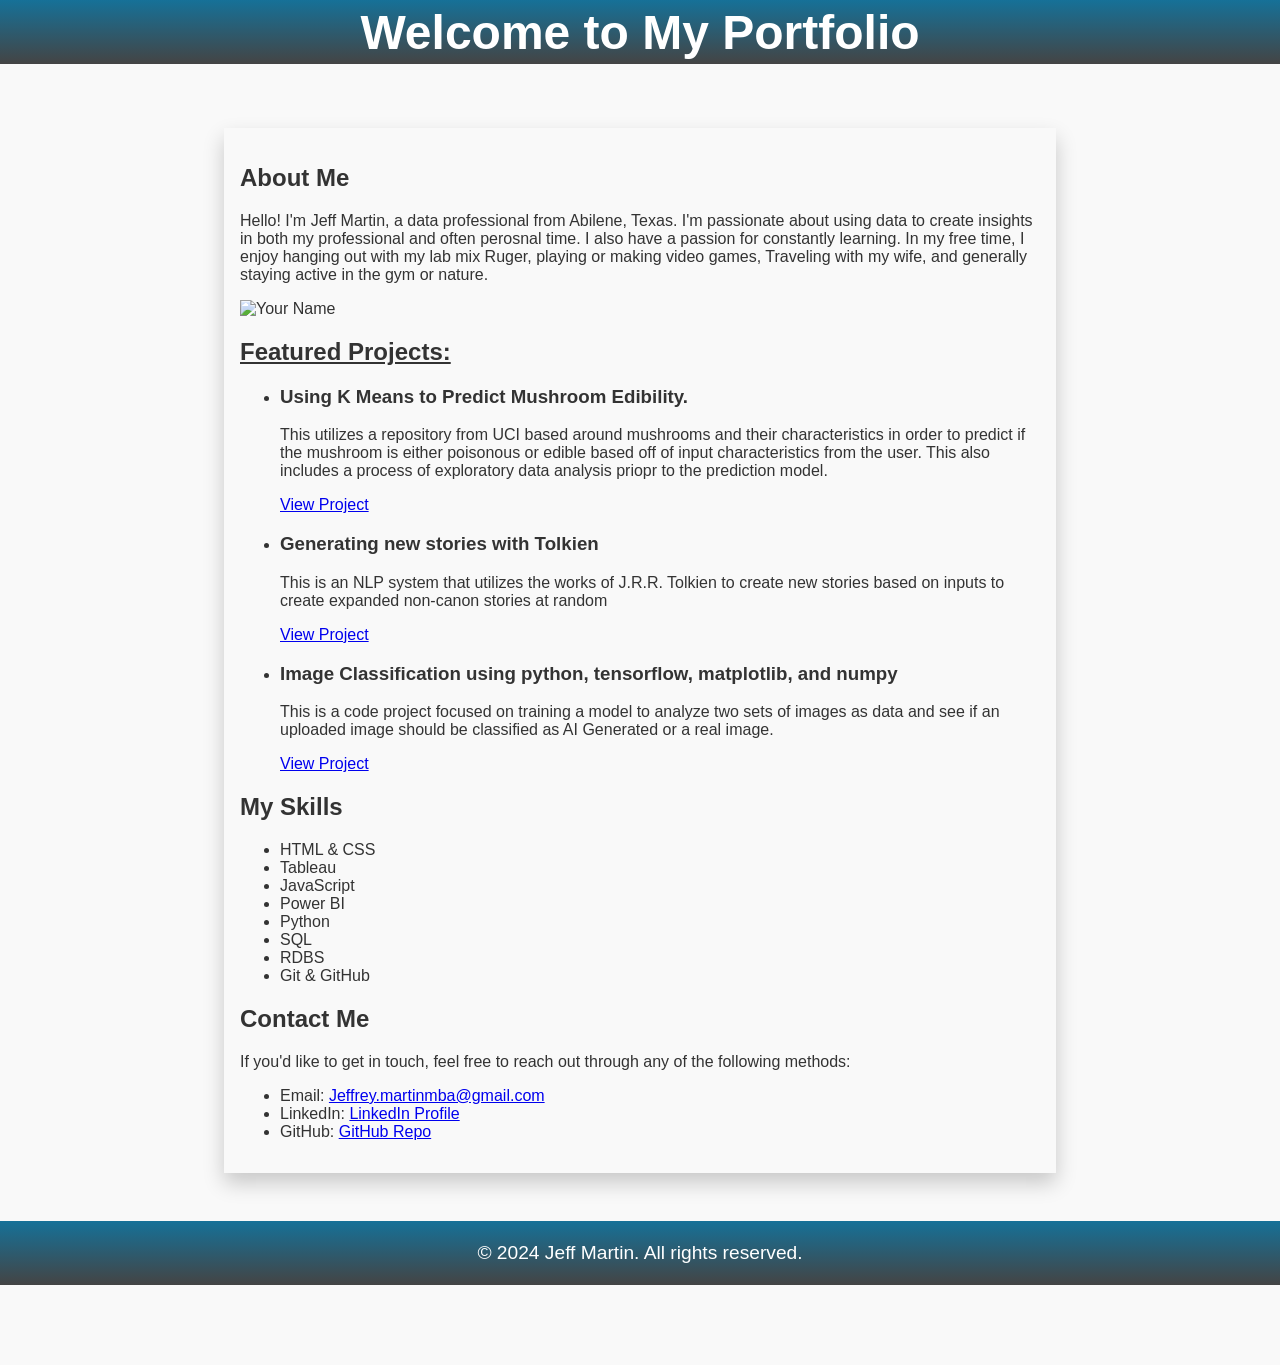
==== index.html @ fede40c8 "Update index.html" ====
<!DOCTYPE html>
<html lang="en">
<head>
    <meta charset="UTF-8">
    <meta name="viewport" content="width=device-width, initial-scale=1.0">
    <title>My Portfolio</title>
    <link rel="stylesheet" href="style.css"> 
</head>
<body>
    <header>
        <h1 align="center">Welcome to My Portfolio</h1>
    </header>
</body>
</html><!DOCTYPE html>
<html lang="en">
<head>
    <meta charset="UTF-8">
    <meta name="viewport" content="width=device-width, initial-scale=1.0">
    <meta http-equiv="X-UA-Compatible" content="ie=edge">
    <title>Your Name - Portfolio</title>
    <link rel="stylesheet" href="styles.css"> <!-- Link to your CSS file -->
</head>
<body>
    <main>
        <section id="about">
            <h2>About Me</h2>
            <p>Hello! I'm Jeff Martin, a data professional from Abilene, Texas. I'm passionate about using data to create insights in both my professional and often perosnal time. I also have a passion for constantly learning. 
                In my free time, I enjoy hanging out with my lab mix Ruger, playing or making video games, Traveling with my wife, and generally staying active in the gym or nature.</p>
                <img src="https://raw.githubusercontent.com/Jmartin524/Jmartin524.github.io/blob/gh-pages/jeff%20sloth.jpg" alt="Your Name" style="width: 250px; height: auto;" />
        </section>


        <section id="projects">
            <h2 style="text-decoration: underline;">Featured Projects:</h2>
            <ul>
                <li>
                    <h3>Using K Means to Predict Mushroom Edibility.</h3>
                    <p>This utilizes a repository from UCI based around mushrooms and their characteristics in order to predict if the mushroom is either poisonous or edible based off of input characteristics from the user. This also includes a process of exploratory data analysis priopr to the prediction model.</p>
                    <a href="https://www.kaggle.com/code/jeffmartinmba/k-nearest-neighbor-mushroom-edibility" target="_blank">View Project</a>
                </li>
                <li>
                    <h3>Generating new stories with Tolkien</h3>
                    <p>This is an NLP system that utilizes the works of J.R.R. Tolkien to create new stories based on inputs to create expanded non-canon stories at random</p>
                    <a href="https://www.kaggle.com/code/jeffmartinmba/story-generator-based-on-tolkien" target="_blank">View Project</a>
                </li>
                <li>
                    <h3>Image Classification using python, tensorflow, matplotlib, and numpy</h3>
                    <p>This is a code project focused on training a model to analyze two sets of images as data and see if an uploaded image should be classified as AI Generated or a real image.</p>
                    <a href="https://www.kaggle.com/code/jeffmartinmba/ai-image-identification-model" target="_blank">View Project</a>
                </li>
            </ul>
        </section>

        <section id="skills">
            <h2>My Skills</h2>
            <ul>
                <li>HTML & CSS</li> <li>Tableau</li>
                <li>JavaScript</li> <li>Power BI</li>
                <li>Python</li> 
                <li>SQL</li>
                <li>RDBS</li>
                <li>Git & GitHub</li>
                <!-- Add other skills as needed -->
            </ul>
        </section>

        <section id="contact">
            <h2>Contact Me</h2>
            <p>If you'd like to get in touch, feel free to reach out through any of the following methods:</p>
            <ul>
                <li>Email: <a href="mailto:jeffrey.martinmba@gmail.com">Jeffrey.martinmba@gmail.com</a></li>
                <li>LinkedIn: <a href="https://www.linkedin.com/in/jeffrey-martin-mba-4216005b/" target="https://www.linkedin.com/in/jeffrey-martin-mba-4216005b/">LinkedIn Profile</a></li>
                <li>GitHub: <a href="https://github.com/Jmartin524" target="https://github.com/Jmartin524">GitHub Repo</a></li>
            </ul>
        </section>
    </main>

    <footer>
        <p>&copy; 2024 Jeff Martin. All rights reserved.</p>
    </footer>
</body>
</html>
---- style.css ----
body {
    font-family: Arial, sans-serif;
    margin: 0;
    padding: 0;
    background-color: #f9f9f9; /* Light gray background */
    color: #333; /* Dark text color */
}

header {
    position: relative;
    background-image: linear-gradient(to bottom, #167198, #444);
    height: 4rem; /* Adjust the header height to your liking */
    display: flex;
    justify-content: center;
    align-items: center;
    font-size: 1.5rem;
    color: #fff;
}

nav ul {
    list-style: none;
    margin: 0;
    padding: 0;
    display: flex;
    justify-content: space-between;
}

nav ul li {
    margin-right: 2rem; /* Adjust the margin between menu items */
}

nav ul li a {
    text-decoration: none;
    color: #fff;
    transition: all 0.3s ease-in-out;
}

nav ul li a:hover {
    background-color: rgba(255, 255, 255, 0.2);
    border-radius: 5px;
    box-shadow: 0 0 10px rgba(0, 0, 0, 0.2);
}

main {
    padding: 1rem;
    max-width: 800px; /* Adjust the maximum width of the main content */
    margin: 0 auto;
    background-color: #f9f9f9; /* Light gray background */
    box-shadow: 0 10px 20px rgba(0, 0, 0, 0.2);
}

footer {
    background-image: linear-gradient(to bottom, #167198, #444);
    height: 4rem; /* Adjust the footer height to your liking */
    display: flex;
    justify-content: center;
    align-items: center;
    font-size: 1.2rem;
    color: #fff;
}

/* Add some spacing between elements for better readability */
body {
    margin-bottom: 5rem;
}

header {
    margin-bottom: 4rem;
}

main {
    margin-top: 4rem;
}

footer {
    margin-top: 3rem;
}
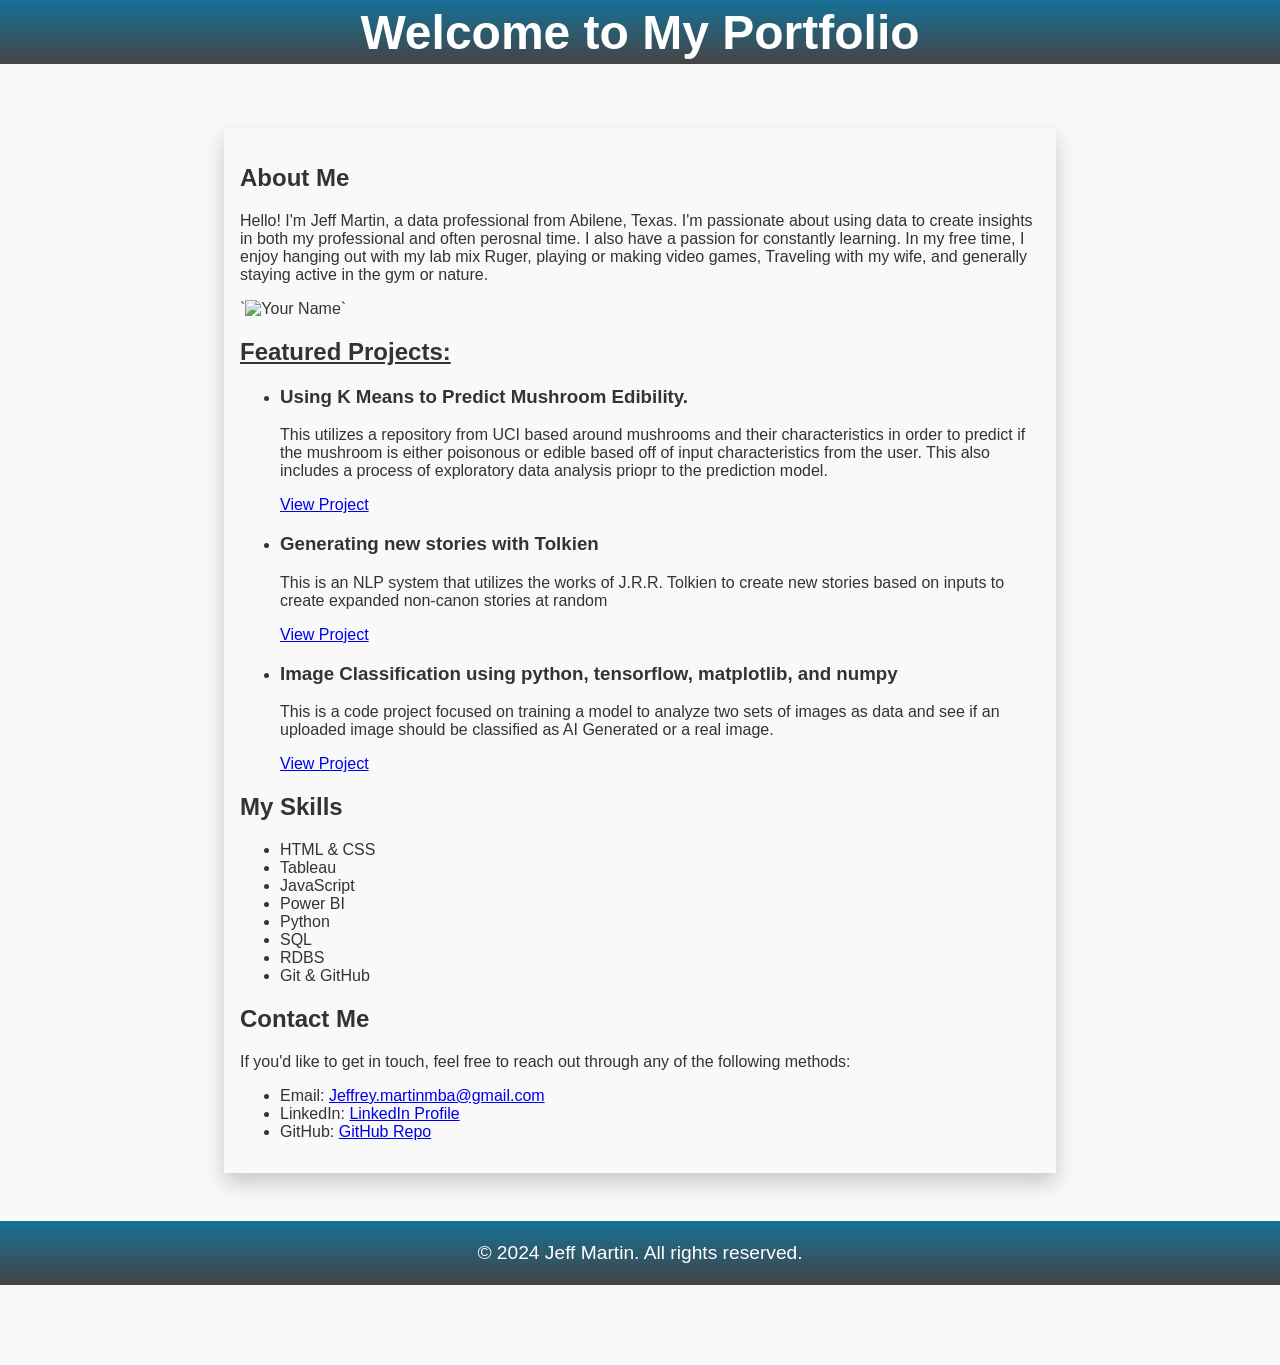
==== commit 57d97e75: "Update index.html" ====
--- a/index.html
+++ b/index.html
@@ -26,7 +26,8 @@
             <h2>About Me</h2>
             <p>Hello! I'm Jeff Martin, a data professional from Abilene, Texas. I'm passionate about using data to create insights in both my professional and often perosnal time. I also have a passion for constantly learning. 
                 In my free time, I enjoy hanging out with my lab mix Ruger, playing or making video games, Traveling with my wife, and generally staying active in the gym or nature.</p>
-                <img src="https://raw.githubusercontent.com/Jmartin524/Jmartin524.github.io/blob/gh-pages/jeff%20sloth.jpg" alt="Your Name" style="width: 250px; height: auto;" />
+                `<img src="https://raw.githubusercontent.com/Jmartin524/Jmartin524.github.io/master/jeff%20sloth.jpg" alt="Your Name" style="width: 250px; height: auto;" />`
+
         </section>
 
 
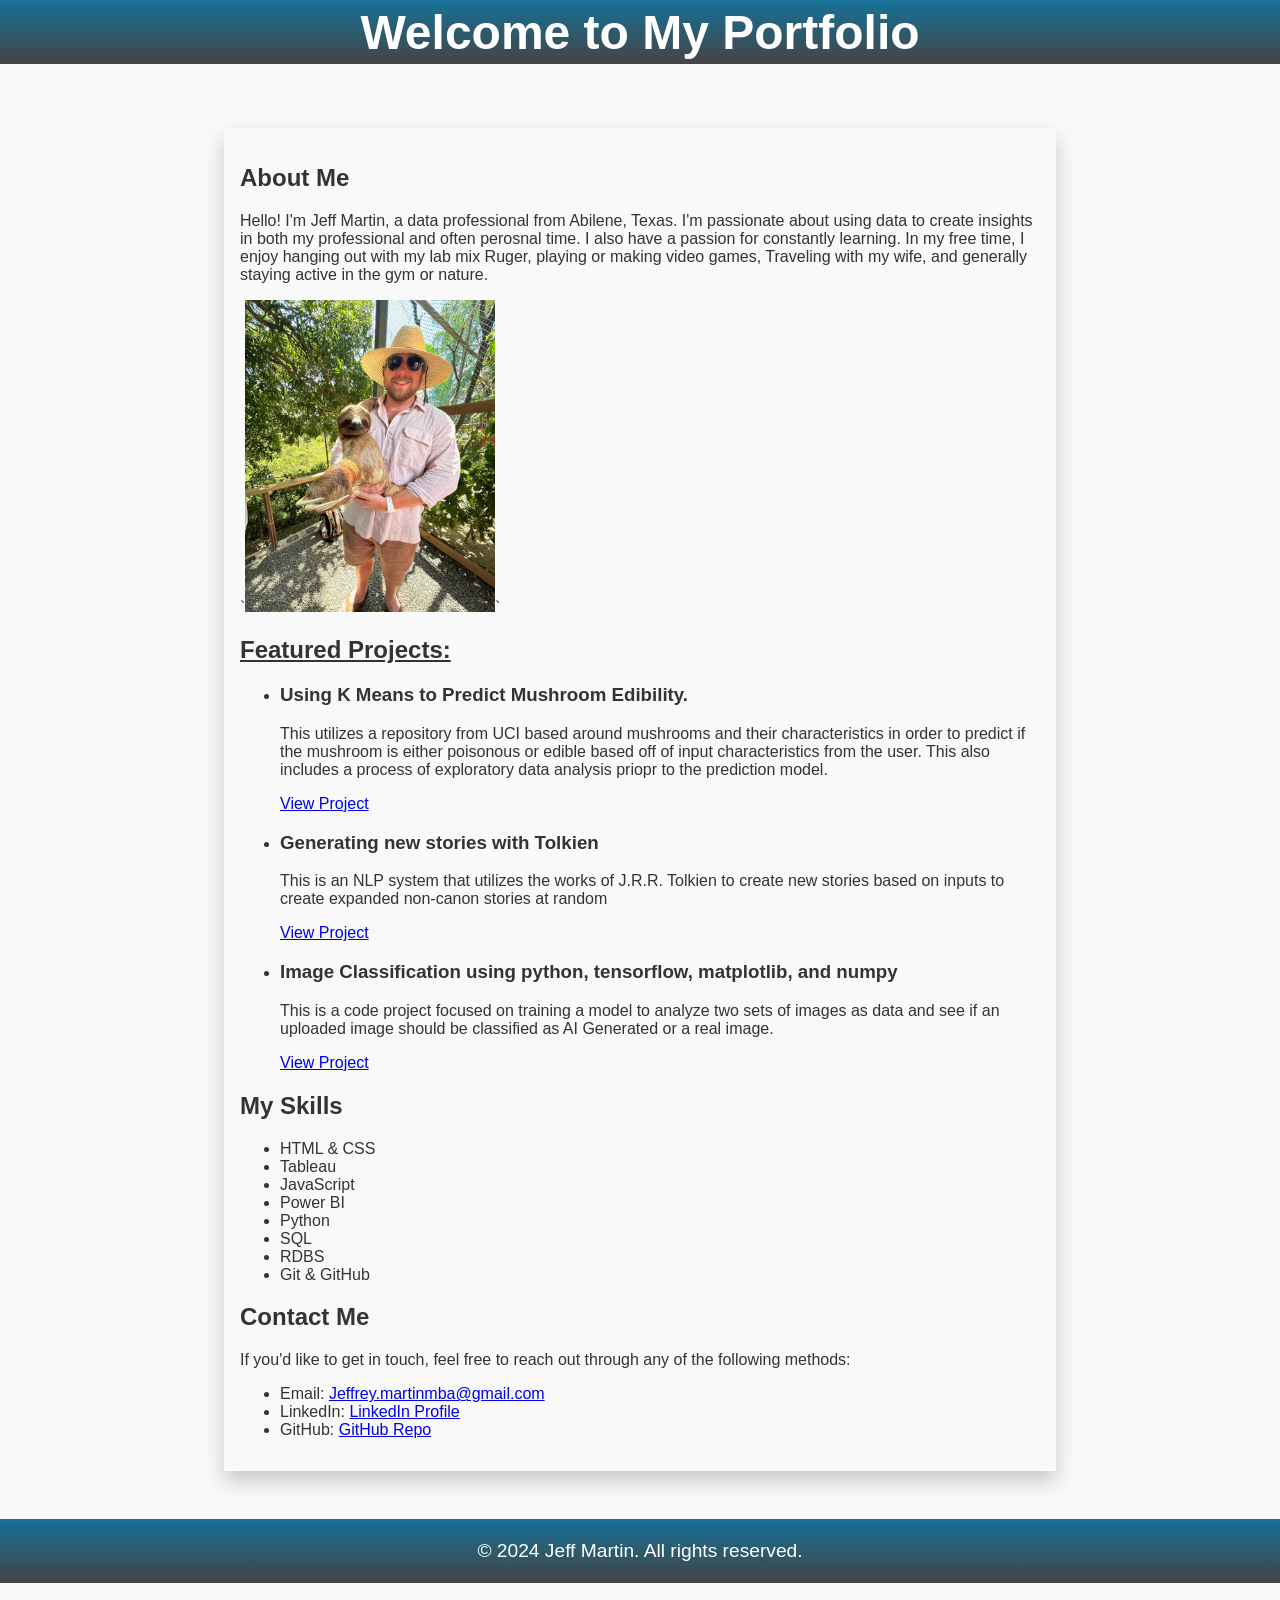
==== commit 5c1ff292: "Update index.html" ====
--- a/index.html
+++ b/index.html
@@ -26,7 +26,7 @@
             <h2>About Me</h2>
             <p>Hello! I'm Jeff Martin, a data professional from Abilene, Texas. I'm passionate about using data to create insights in both my professional and often perosnal time. I also have a passion for constantly learning. 
                 In my free time, I enjoy hanging out with my lab mix Ruger, playing or making video games, Traveling with my wife, and generally staying active in the gym or nature.</p>
-                `<img src="https://raw.githubusercontent.com/Jmartin524/Jmartin524.github.io/master/jeff%20sloth.jpg" alt="Your Name" style="width: 250px; height: auto;" />`
+                `<img src="jeff sloth.jpg" alt="Your Name" style="width: 250px; height: auto;" />`
 
         </section>
 
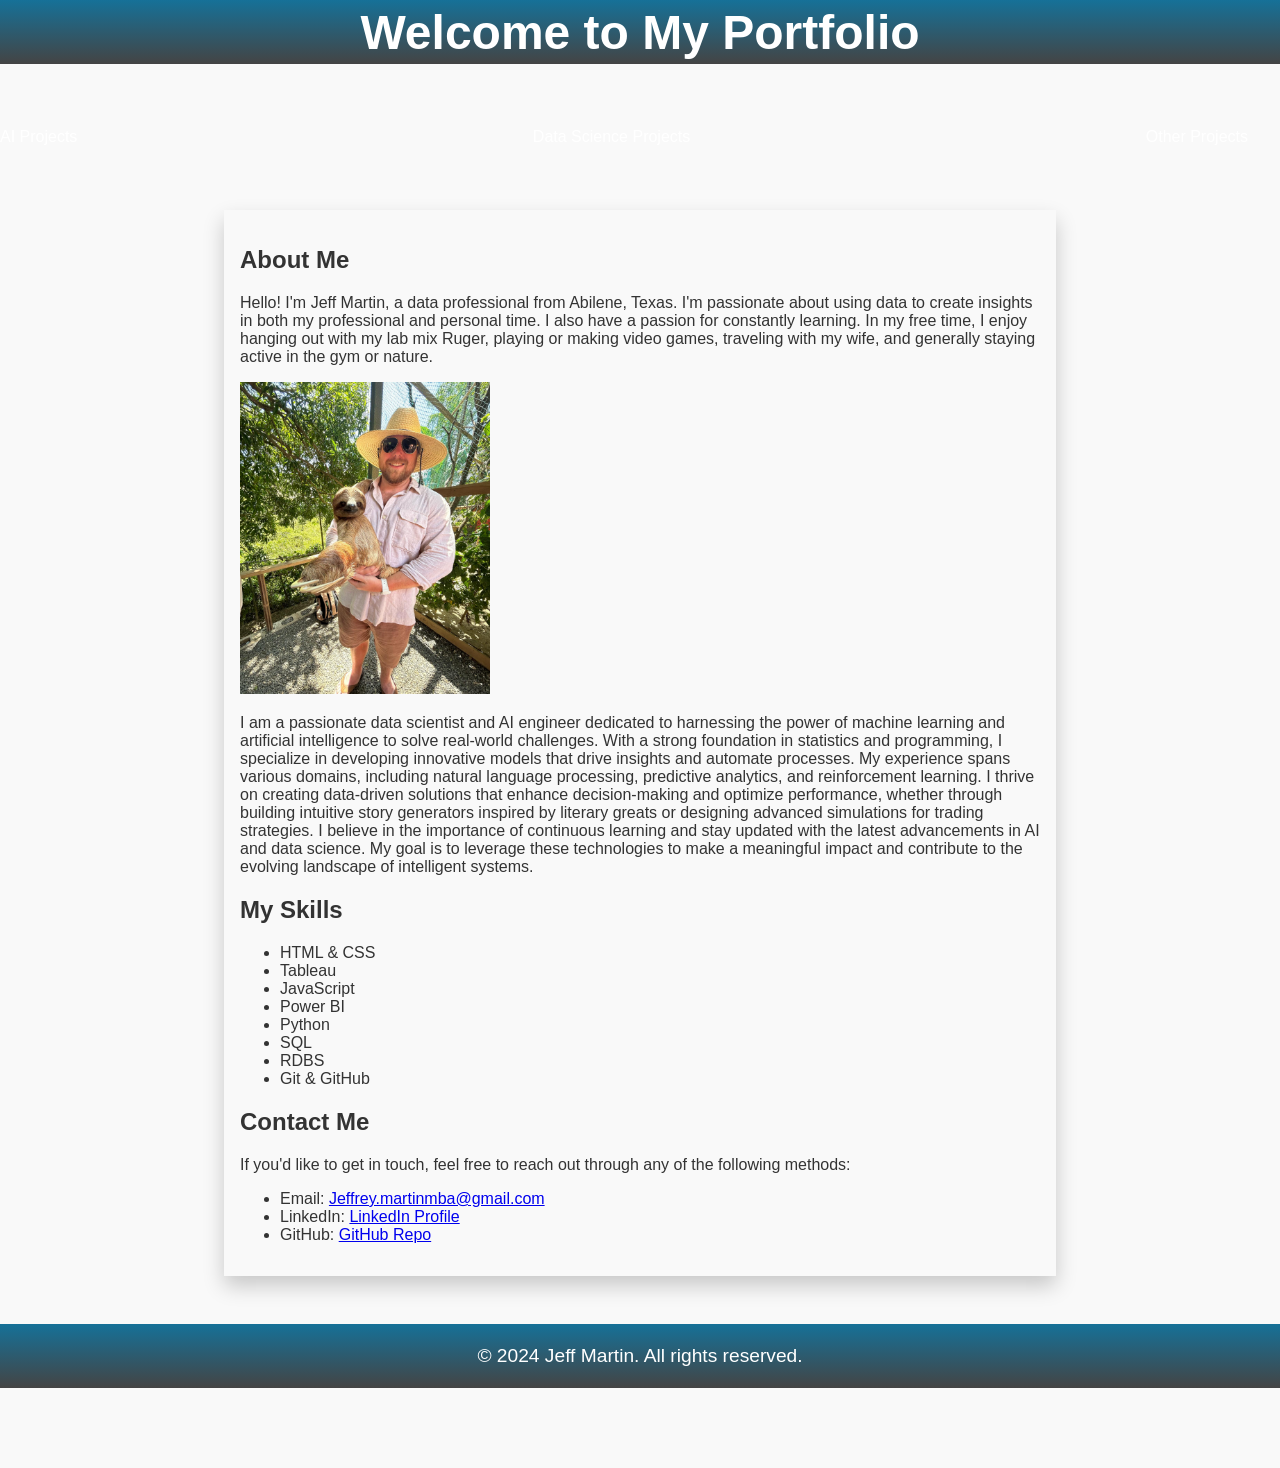
==== commit 941628e2: "Update index.html" ====
--- a/index.html
+++ b/index.html
@@ -8,74 +8,54 @@
 </head>
 <body>
     <header>
-        <h1 align="center">Welcome to My Portfolio</h1>
+        <h1>Welcome to My Portfolio</h1>
     </header>
-</body>
-</html><!DOCTYPE html>
-<html lang="en">
-<head>
-    <meta charset="UTF-8">
-    <meta name="viewport" content="width=device-width, initial-scale=1.0">
-    <meta http-equiv="X-UA-Compatible" content="ie=edge">
-    <title>Your Name - Portfolio</title>
-    <link rel="stylesheet" href="styles.css"> <!-- Link to your CSS file -->
-</head>
-<body>
-    <main>
-        <section id="about">
-            <h2>About Me</h2>
-            <p>Hello! I'm Jeff Martin, a data professional from Abilene, Texas. I'm passionate about using data to create insights in both my professional and often perosnal time. I also have a passion for constantly learning. 
-                In my free time, I enjoy hanging out with my lab mix Ruger, playing or making video games, Traveling with my wife, and generally staying active in the gym or nature.</p>
-                `<img src="jeff sloth.jpg" alt="Your Name" style="width: 250px; height: auto;" />`
+    <div class="container">
+        <aside class="sidebar">
+            <nav>
+                <ul>
+                    <li><a href="ai_projects.html">AI Projects</a></li>
+                    <li><a href="data_projects.html">Data Science Projects</a></li>
+                    <li><a href="other_projects.html">Other Projects</a></li>
+                </ul>
+            </nav>
+        </aside>
+        <main class="main-content">
+            <section id="about">
+                <h2>About Me</h2>
+                <p>Hello! I'm Jeff Martin, a data professional from Abilene, Texas. I'm passionate about using data to create insights in both my professional and personal time. I also have a passion for constantly learning. 
+                In my free time, I enjoy hanging out with my lab mix Ruger, playing or making video games, traveling with my wife, and generally staying active in the gym or nature.</p>
+                <img src="assets/jeff sloth.jpg" alt="Your Name" style="width: 250px; height: auto;" />
+                <p>I am a passionate data scientist and AI engineer dedicated to harnessing the power of machine learning and artificial intelligence to solve real-world challenges. With a strong foundation in statistics and programming, I specialize in developing innovative models that drive insights and automate processes.
 
-        </section>
+My experience spans various domains, including natural language processing, predictive analytics, and reinforcement learning. I thrive on creating data-driven solutions that enhance decision-making and optimize performance, whether through building intuitive story generators inspired by literary greats or designing advanced simulations for trading strategies.
 
-
-        <section id="projects">
-            <h2 style="text-decoration: underline;">Featured Projects:</h2>
-            <ul>
-                <li>
-                    <h3>Using K Means to Predict Mushroom Edibility.</h3>
-                    <p>This utilizes a repository from UCI based around mushrooms and their characteristics in order to predict if the mushroom is either poisonous or edible based off of input characteristics from the user. This also includes a process of exploratory data analysis priopr to the prediction model.</p>
-                    <a href="https://www.kaggle.com/code/jeffmartinmba/k-nearest-neighbor-mushroom-edibility" target="_blank">View Project</a>
-                </li>
-                <li>
-                    <h3>Generating new stories with Tolkien</h3>
-                    <p>This is an NLP system that utilizes the works of J.R.R. Tolkien to create new stories based on inputs to create expanded non-canon stories at random</p>
-                    <a href="https://www.kaggle.com/code/jeffmartinmba/story-generator-based-on-tolkien" target="_blank">View Project</a>
-                </li>
-                <li>
-                    <h3>Image Classification using python, tensorflow, matplotlib, and numpy</h3>
-                    <p>This is a code project focused on training a model to analyze two sets of images as data and see if an uploaded image should be classified as AI Generated or a real image.</p>
-                    <a href="https://www.kaggle.com/code/jeffmartinmba/ai-image-identification-model" target="_blank">View Project</a>
-                </li>
-            </ul>
-        </section>
-
-        <section id="skills">
-            <h2>My Skills</h2>
-            <ul>
-                <li>HTML & CSS</li> <li>Tableau</li>
-                <li>JavaScript</li> <li>Power BI</li>
-                <li>Python</li> 
-                <li>SQL</li>
-                <li>RDBS</li>
-                <li>Git & GitHub</li>
-                <!-- Add other skills as needed -->
-            </ul>
-        </section>
-
-        <section id="contact">
-            <h2>Contact Me</h2>
-            <p>If you'd like to get in touch, feel free to reach out through any of the following methods:</p>
-            <ul>
-                <li>Email: <a href="mailto:jeffrey.martinmba@gmail.com">Jeffrey.martinmba@gmail.com</a></li>
-                <li>LinkedIn: <a href="https://www.linkedin.com/in/jeffrey-martin-mba-4216005b/" target="https://www.linkedin.com/in/jeffrey-martin-mba-4216005b/">LinkedIn Profile</a></li>
-                <li>GitHub: <a href="https://github.com/Jmartin524" target="https://github.com/Jmartin524">GitHub Repo</a></li>
-            </ul>
-        </section>
-    </main>
-
+I believe in the importance of continuous learning and stay updated with the latest advancements in AI and data science. My goal is to leverage these technologies to make a meaningful impact and contribute to the evolving landscape of intelligent systems.</p>
+            </section>
+            <section id="skills">
+                <h2>My Skills</h2>
+                <ul>
+                    <li>HTML & CSS</li>
+                    <li>Tableau</li>
+                    <li>JavaScript</li>
+                    <li>Power BI</li>
+                    <li>Python</li>
+                    <li>SQL</li>
+                    <li>RDBS</li>
+                    <li>Git & GitHub</li>
+                </ul>
+            </section>
+            <section id="contact">
+                <h2>Contact Me</h2>
+                <p>If you'd like to get in touch, feel free to reach out through any of the following methods:</p>
+                <ul>
+                    <li>Email: <a href="mailto:jeffrey.martinmba@gmail.com">Jeffrey.martinmba@gmail.com</a></li>
+                    <li>LinkedIn: <a href="https://www.linkedin.com/in/jeffrey-martin-mba-4216005b/" target="_blank">LinkedIn Profile</a></li>
+                    <li>GitHub: <a href="https://github.com/Jmartin524" target="_blank">GitHub Repo</a></li>
+                </ul>
+            </section>
+        </main>
+    </div>
     <footer>
         <p>&copy; 2024 Jeff Martin. All rights reserved.</p>
     </footer>
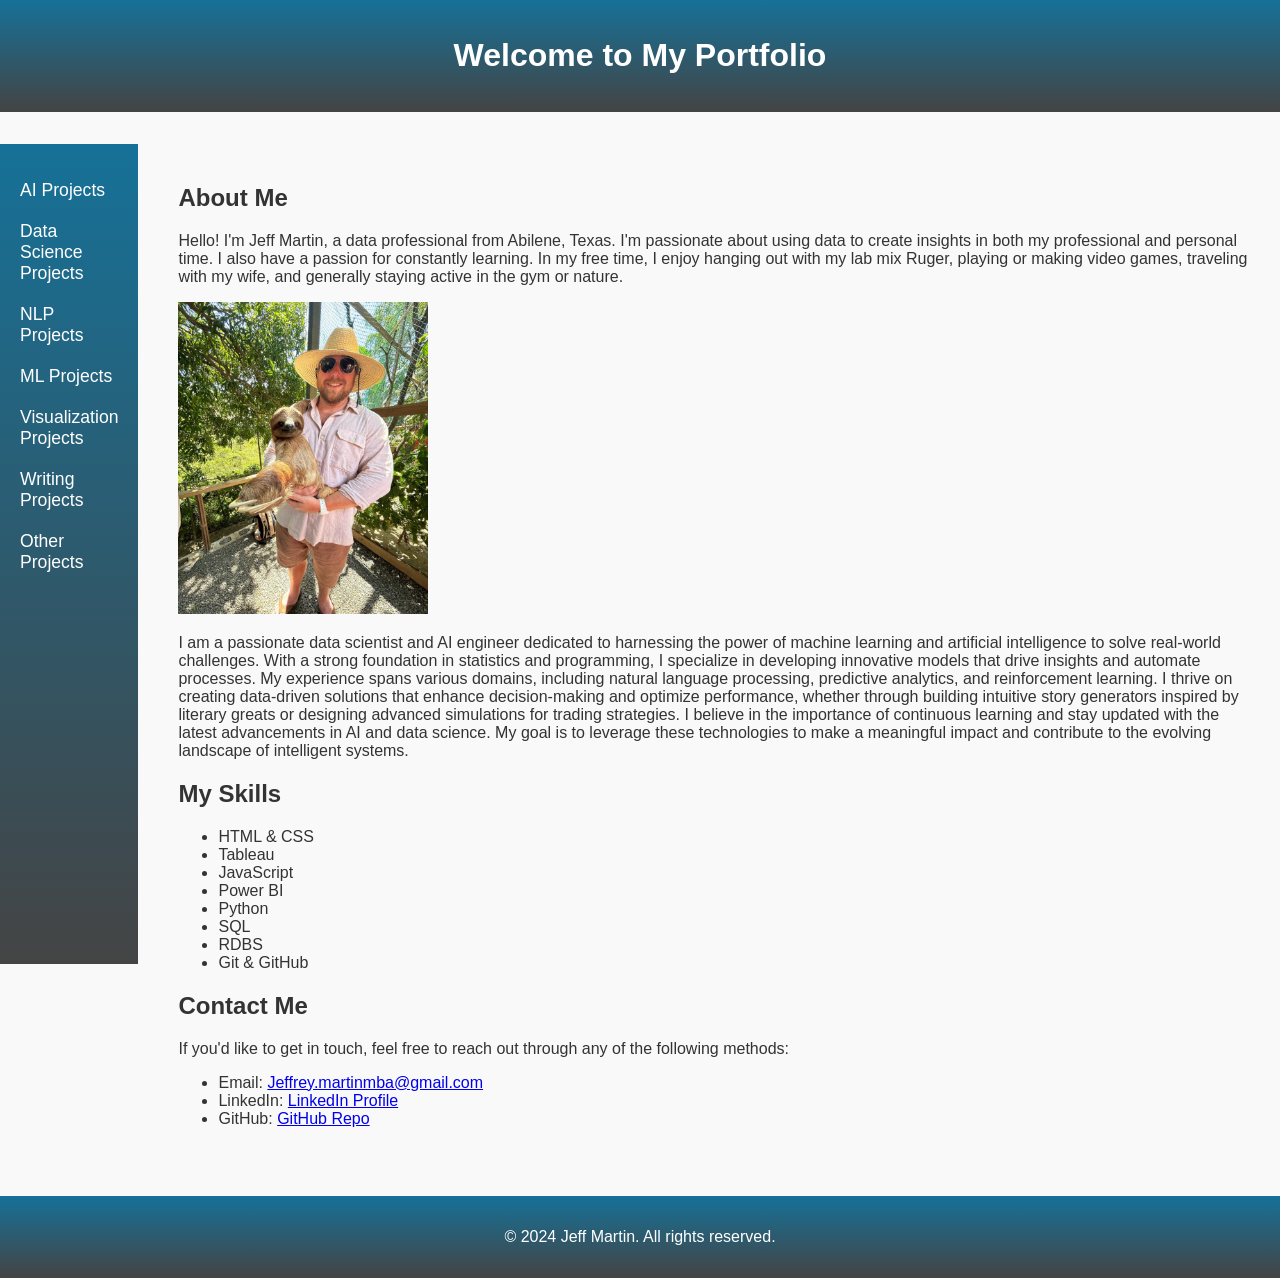
==== commit 3f725a3d: "Add files via upload" ====
--- a/index.html
+++ b/index.html
@@ -16,6 +16,10 @@
                 <ul>
                     <li><a href="ai_projects.html">AI Projects</a></li>
                     <li><a href="data_projects.html">Data Science Projects</a></li>
+                    <li><a href="nlp_projects.html">NLP Projects</a></li>
+                    <li><a href="ml_projects.html">ML Projects</a></li>
+                    <li><a href="viz_projects.html">Visualization Projects</a></li>
+                    <li><a href="writ_projects.html">Writing Projects</a></li>
                     <li><a href="other_projects.html">Other Projects</a></li>
                 </ul>
             </nav>
--- a/style.css
+++ b/style.css
@@ -7,71 +7,59 @@
 }
 
 header {
-    position: relative;
+    text-align: center;
+    margin-bottom: 2rem;
     background-image: linear-gradient(to bottom, #167198, #444);
-    height: 4rem; /* Adjust the header height to your liking */
-    display: flex;
-    justify-content: center;
-    align-items: center;
-    font-size: 1.5rem;
     color: #fff;
+    padding: 1rem;
 }
 
-nav ul {
-    list-style: none;
-    margin: 0;
-    padding: 0;
+.container {
     display: flex;
-    justify-content: space-between;
 }
 
-nav ul li {
-    margin-right: 2rem; /* Adjust the margin between menu items */
+.sidebar {
+    width: 350px; /* Fixed width for sidebar */
+    background-image: linear-gradient(to bottom, #167198, #444); /* Match header gradient */
+    color: white;
+    padding: 20px;
+    box-sizing: border-box;
+    position: sticky; /* Keeps the sidebar in view when scrolling */
+    top: 0;
+    height: calc(100vh - 80px); /* Full height minus header */
 }
 
-nav ul li a {
-    text-decoration: none;
-    color: #fff;
-    transition: all 0.3s ease-in-out;
+.sidebar nav ul {
+    list-style-type: none;
+    padding: 0;
 }
 
-nav ul li a:hover {
-    background-color: rgba(255, 255, 255, 0.2);
-    border-radius: 5px;
-    box-shadow: 0 0 10px rgba(0, 0, 0, 0.2);
+.sidebar nav ul li {
+    margin-bottom: 20px;
 }
 
-main {
-    padding: 1rem;
-    max-width: 800px; /* Adjust the maximum width of the main content */
-    margin: 0 auto;
-    background-color: #f9f9f9; /* Light gray background */
-    box-shadow: 0 10px 20px rgba(0, 0, 0, 0.2);
+.sidebar nav ul li a {
+    color: white;
+    text-decoration: none;
+    font-size: 1.1rem;
+    transition: color 0.3s;
+}
+
+.sidebar nav ul li a:hover {
+    color: #f9f9f9;
+}
+
+.main-content {
+    flex-grow: 1; /* Allow main content to fill remaining space */
+    padding: 20px;
+    margin-left: 20px; /* Keep space for the fixed sidebar */
+    box-sizing: border-box;
 }
 
 footer {
     background-image: linear-gradient(to bottom, #167198, #444);
-    height: 4rem; /* Adjust the footer height to your liking */
-    display: flex;
-    justify-content: center;
-    align-items: center;
-    font-size: 1.2rem;
     color: #fff;
-}
-
-/* Add some spacing between elements for better readability */
-body {
-    margin-bottom: 5rem;
-}
-
-header {
-    margin-bottom: 4rem;
-}
-
-main {
-    margin-top: 4rem;
-}
-
-footer {
-    margin-top: 3rem;
-}
+    text-align: center;
+    padding: 1rem;
+    margin-top: 2rem;
+}
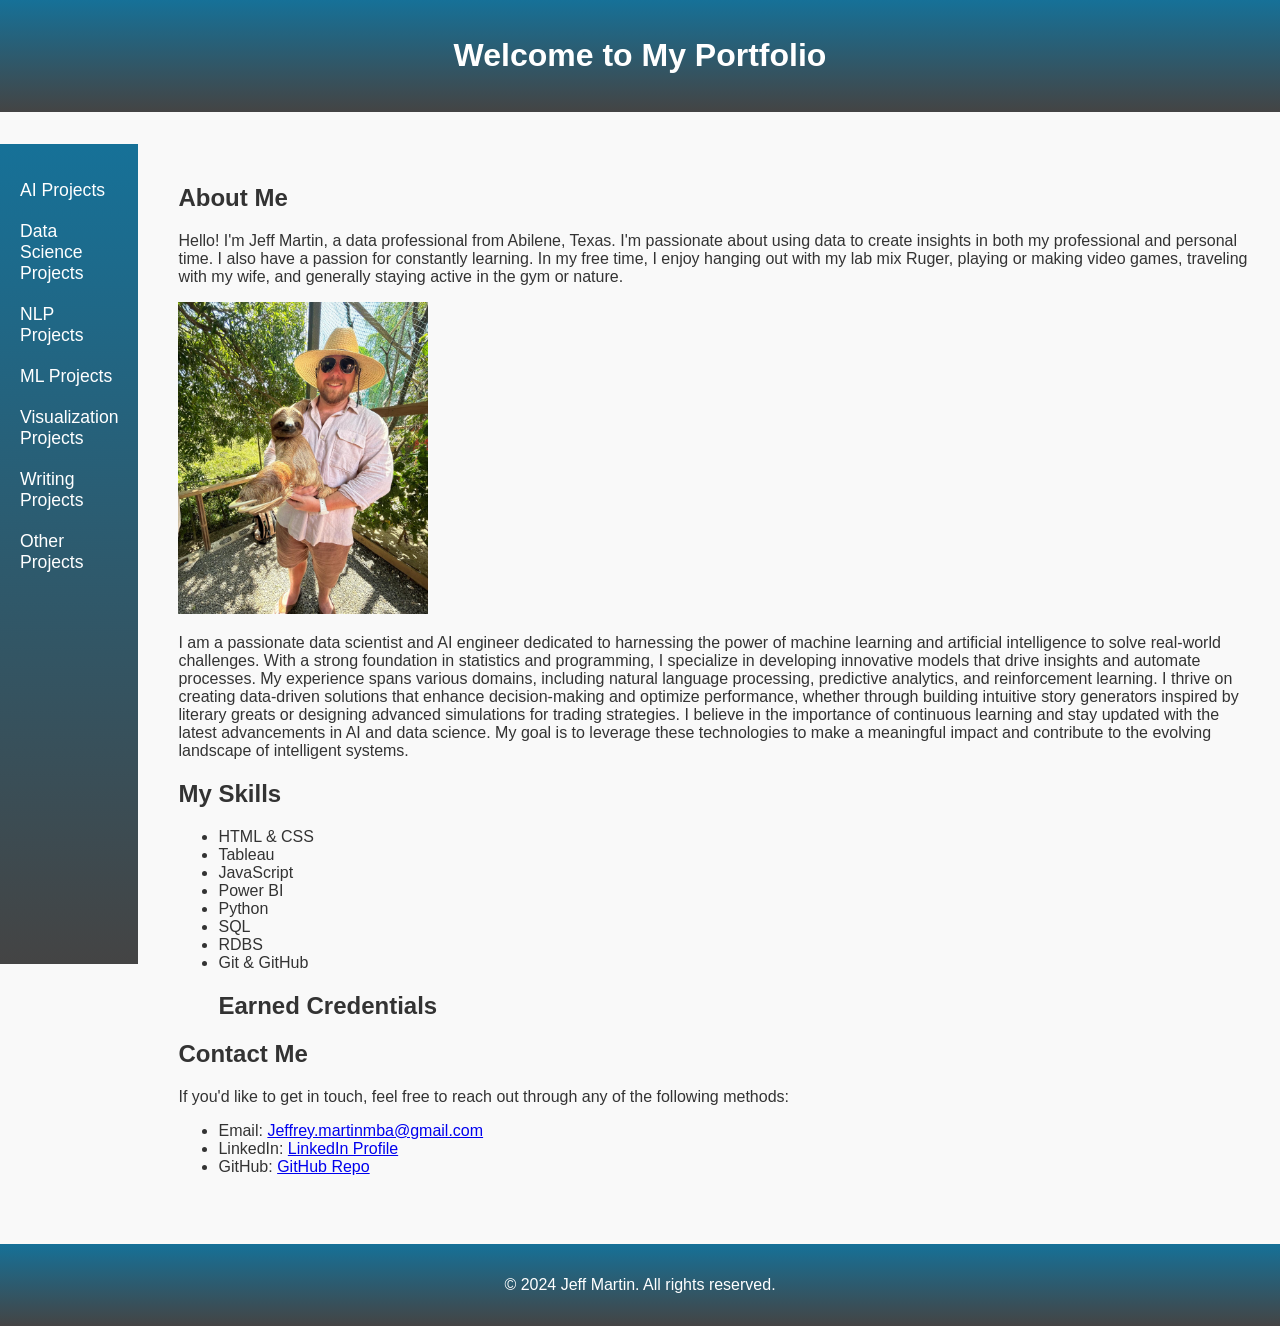
==== commit 82a3d91e: "Update index.html" ====
--- a/index.html
+++ b/index.html
@@ -48,6 +48,19 @@
                     <li>RDBS</li>
                     <li>Git & GitHub</li>
                 </ul>
+                <ul>
+                    <h2>Earned Credentials</h2>
+                    <ul>
+                        <div data-iframe-width="150" data-iframe-height="270" data-share-badge-id="54cf25b7-a34e-42d4-bec9-5d485d39ff89" data-share-badge-host="https://www.credly.com"></div><script type="text/javascript" async src="//cdn.credly.com/assets/utilities/embed.js"></script>
+                        <div data-iframe-width="150" data-iframe-height="270" data-share-badge-id="8056a64e-cec1-444d-a103-bc94b62eb264" data-share-badge-host="https://www.credly.com"></div><script type="text/javascript" async src="//cdn.credly.com/assets/utilities/embed.js"></script>
+                    </ul>
+                    <ul>
+                        <div data-iframe-width="150" data-iframe-height="270" data-share-badge-id="1244ade0-0db5-44bb-a123-beffbc4db6ba" data-share-badge-host="https://www.credly.com"></div><script type="text/javascript" async src="//cdn.credly.com/assets/utilities/embed.js"></script>
+                        <div data-iframe-width="150" data-iframe-height="270" data-share-badge-id="dfc034c8-2e97-4c2d-a9fe-11256b25e905" data-share-badge-host="https://www.credly.com"></div><script type="text/javascript" async src="//cdn.credly.com/assets/utilities/embed.js"></script>
+                        <div data-iframe-width="150" data-iframe-height="270" data-share-badge-id="3cc65a2d-4e83-47f6-9e61-5c2924fd3d9d" data-share-badge-host="https://www.credly.com"></div><script type="text/javascript" async src="//cdn.credly.com/assets/utilities/embed.js"></script>
+                        <div data-iframe-width="150" data-iframe-height="270" data-share-badge-id="8fedbb81-3d7a-46a0-8613-4669fbe580ce" data-share-badge-host="https://www.credly.com"></div><script type="text/javascript" async src="//cdn.credly.com/assets/utilities/embed.js"></script>
+                    </ul>
+                </ul>
             </section>
             <section id="contact">
                 <h2>Contact Me</h2>
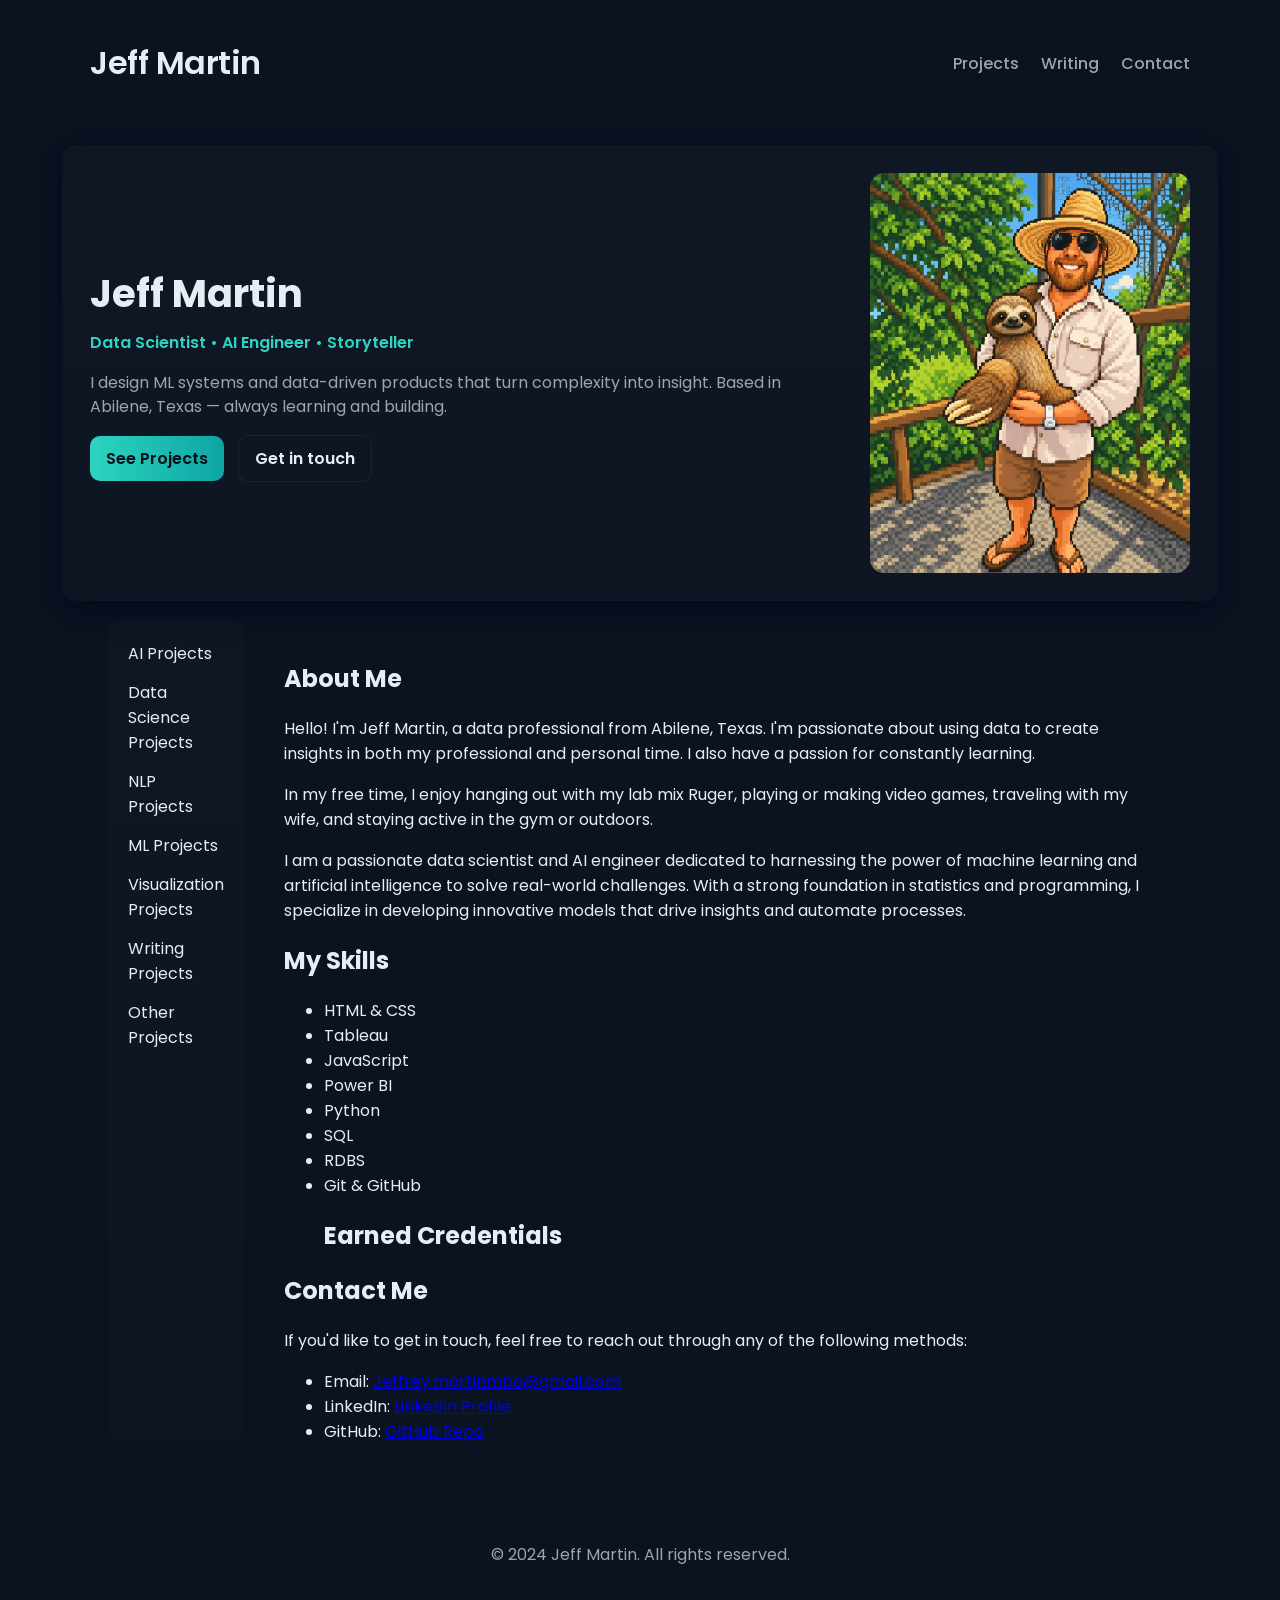
==== commit f4d7a950: "Add files via upload" ====
--- a/index.html
+++ b/index.html
@@ -3,13 +3,39 @@
 <head>
     <meta charset="UTF-8">
     <meta name="viewport" content="width=device-width, initial-scale=1.0">
-    <title>My Portfolio</title>
-    <link rel="stylesheet" href="style.css"> 
+    <title>Jeff Martin — Portfolio</title>
+    <meta name="theme-color" content="#0b1220" />
+    <meta property="og:title" content="Jeff Martin — Data Scientist & AI Engineer" />
+    <meta property="og:description" content="Jeff Martin — data scientist, AI engineer, and storyteller. Explore projects, writing, and contact information." />
+    <link href="https://fonts.googleapis.com/css2?family=Poppins:wght@300;400;600;700&display=swap" rel="stylesheet">
+    <link rel="stylesheet" href="style.css">
 </head>
 <body>
-    <header>
-        <h1>Welcome to My Portfolio</h1>
+    <header class="site-header">
+        <div class="nav-inner">
+            <h1 class="site-title">Jeff Martin</h1>
+            <nav class="top-nav">
+                <a href="ai_projects.html">Projects</a>
+                <a href="writ_projects.html">Writing</a>
+                <a href="#contact">Contact</a>
+            </nav>
+        </div>
     </header>
+
+    <section class="hero">
+        <div class="hero-content">
+            <h2>Jeff Martin</h2>
+            <p class="subtitle">Data Scientist • AI Engineer • Storyteller</p>
+            <p class="lead">I design ML systems and data-driven products that turn complexity into insight. Based in Abilene, Texas — always learning and building.</p>
+            <div class="hero-ctas">
+                <a class="btn btn-primary" href="ai_projects.html">See Projects</a>
+                <a class="btn btn-outline" href="#contact">Get in touch</a>
+            </div>
+        </div>
+        <div class="hero-image">
+            <img src="assets/jeff sloth.jpg" alt="Jeff Martin" />
+        </div>
+    </section>
     <div class="container">
         <aside class="sidebar">
             <nav>
@@ -27,14 +53,9 @@
         <main class="main-content">
             <section id="about">
                 <h2>About Me</h2>
-                <p>Hello! I'm Jeff Martin, a data professional from Abilene, Texas. I'm passionate about using data to create insights in both my professional and personal time. I also have a passion for constantly learning. 
-                In my free time, I enjoy hanging out with my lab mix Ruger, playing or making video games, traveling with my wife, and generally staying active in the gym or nature.</p>
-                <img src="assets/jeff sloth.jpg" alt="Your Name" style="width: 250px; height: auto;" />
-                <p>I am a passionate data scientist and AI engineer dedicated to harnessing the power of machine learning and artificial intelligence to solve real-world challenges. With a strong foundation in statistics and programming, I specialize in developing innovative models that drive insights and automate processes.
-
-My experience spans various domains, including natural language processing, predictive analytics, and reinforcement learning. I thrive on creating data-driven solutions that enhance decision-making and optimize performance, whether through building intuitive story generators inspired by literary greats or designing advanced simulations for trading strategies.
-
-I believe in the importance of continuous learning and stay updated with the latest advancements in AI and data science. My goal is to leverage these technologies to make a meaningful impact and contribute to the evolving landscape of intelligent systems.</p>
+                <p>Hello! I'm Jeff Martin, a data professional from Abilene, Texas. I'm passionate about using data to create insights in both my professional and personal time. I also have a passion for constantly learning.</p>
+                <p>In my free time, I enjoy hanging out with my lab mix Ruger, playing or making video games, traveling with my wife, and staying active in the gym or outdoors.</p>
+                <p>I am a passionate data scientist and AI engineer dedicated to harnessing the power of machine learning and artificial intelligence to solve real-world challenges. With a strong foundation in statistics and programming, I specialize in developing innovative models that drive insights and automate processes.</p>
             </section>
             <section id="skills">
                 <h2>My Skills</h2>
--- a/style.css
+++ b/style.css
@@ -1,65 +1,97 @@
+:root{
+    --bg: #0b1220;
+    --card: #0f1724;
+    --muted: #9aa6b2;
+    --accent: #2dd4bf;
+    --accent-2: #0ea5a4;
+    --text: #e6eef5;
+}
+
 body {
-    font-family: Arial, sans-serif;
+    font-family: 'Poppins', system-ui, -apple-system, 'Segoe UI', Roboto, 'Helvetica Neue', Arial, sans-serif;
     margin: 0;
     padding: 0;
-    background-color: #f9f9f9; /* Light gray background */
-    color: #333; /* Dark text color */
+    background-color: var(--bg);
+    color: var(--text);
+    -webkit-font-smoothing:antialiased;
+    -moz-osx-font-smoothing:grayscale;
 }
 
-header {
-    text-align: center;
-    margin-bottom: 2rem;
-    background-image: linear-gradient(to bottom, #167198, #444);
-    color: #fff;
-    padding: 1rem;
+.site-header{
+    padding: 18px 22px;
+    background: transparent;
 }
 
-.container {
+.nav-inner{
+    max-width: 1100px;
+    margin: 0 auto;
     display: flex;
+    align-items: center;
+    justify-content: space-between;
 }
 
-.sidebar {
-    width: 350px; /* Fixed width for sidebar */
-    background-image: linear-gradient(to bottom, #167198, #444); /* Match header gradient */
-    color: white;
-    padding: 20px;
-    box-sizing: border-box;
-    position: sticky; /* Keeps the sidebar in view when scrolling */
-    top: 0;
-    height: calc(100vh - 80px); /* Full height minus header */
+.site-title{
+    font-weight: 600;
+    letter-spacing: -0.5px;
 }
 
-.sidebar nav ul {
-    list-style-type: none;
-    padding: 0;
+.top-nav a{
+    color: var(--muted);
+    text-decoration: none;
+    margin-left: 18px;
+    font-weight: 500;
 }
 
-.sidebar nav ul li {
-    margin-bottom: 20px;
+.top-nav a:hover{ color: var(--accent); }
+
+.hero{
+    max-width: 1100px;
+    margin: 18px auto;
+    display: grid;
+    grid-template-columns: 1fr 320px;
+    gap: 28px;
+    align-items: center;
+    padding: 28px;
+    border-radius: 14px;
+    background: linear-gradient(180deg, rgba(255,255,255,0.02), rgba(255,255,255,0.01));
+    box-shadow: 0 8px 30px rgba(2,6,23,0.6);
 }
 
-.sidebar nav ul li a {
-    color: white;
-    text-decoration: none;
-    font-size: 1.1rem;
-    transition: color 0.3s;
+.hero-content h2{
+    font-size: 2.4rem;
+    margin: 0 0 8px 0;
 }
 
-.sidebar nav ul li a:hover {
-    color: #f9f9f9;
-}
+.subtitle{ color: var(--accent); margin: 0 0 12px 0; font-weight:600 }
+.lead{ color: var(--muted); margin-bottom: 16px; line-height:1.5 }
 
-.main-content {
-    flex-grow: 1; /* Allow main content to fill remaining space */
-    padding: 20px;
-    margin-left: 20px; /* Keep space for the fixed sidebar */
-    box-sizing: border-box;
-}
+.hero-image img{ width: 100%; max-width: 320px; border-radius: 14px; display:block }
 
-footer {
-    background-image: linear-gradient(to bottom, #167198, #444);
-    color: #fff;
-    text-align: center;
-    padding: 1rem;
-    margin-top: 2rem;
+.container{ display:flex; max-width:1100px; margin: 20px auto; gap:20px; padding: 0 18px; box-sizing:border-box }
+
+.sidebar{ width: 260px; background: linear-gradient(180deg, rgba(255,255,255,0.02), rgba(255,255,255,0.01)); color: var(--text); padding: 20px; box-sizing: border-box; position: sticky; top: 20px; height: calc(100vh - 80px); border-radius: 10px }
+
+.sidebar nav ul{ list-style:none; padding:0; margin:0 }
+.sidebar nav ul li{ margin-bottom: 14px }
+.sidebar nav ul li a{ color: var(--text); text-decoration:none; font-size:1rem }
+.sidebar nav ul li a:hover{ color: var(--accent) }
+
+.main-content{ flex-grow:1; padding:20px; box-sizing:border-box; background:transparent }
+
+.btn{ display:inline-block; padding:10px 16px; border-radius:10px; text-decoration:none; font-weight:600 }
+.btn-primary{ background: linear-gradient(90deg, var(--accent), var(--accent-2)); color: #021017 }
+.btn-outline{ border:1px solid rgba(255,255,255,0.06); color: var(--text); background: transparent; margin-left: 10px }
+.btn-primary:hover{ filter:brightness(1.05) }
+.btn-outline:hover{ border-color: var(--accent); color: var(--accent) }
+
+footer{ margin-top: 28px; padding: 18px; text-align:center; color:var(--muted) }
+
+@media (max-width: 900px){
+    .hero{ grid-template-columns: 1fr; text-align:center }
+    .hero-image{ order: -1 }
+    .hero-image img{ margin: 12px auto 0 }
+    .container{ flex-direction: column; padding: 0 12px }
+    .sidebar{ width:100%; height:auto; position:relative; display:flex; justify-content:center; border-radius:10px }
+    .sidebar nav ul{ display:flex; gap:12px }
+    .sidebar nav ul li{ margin:0 }
 }
